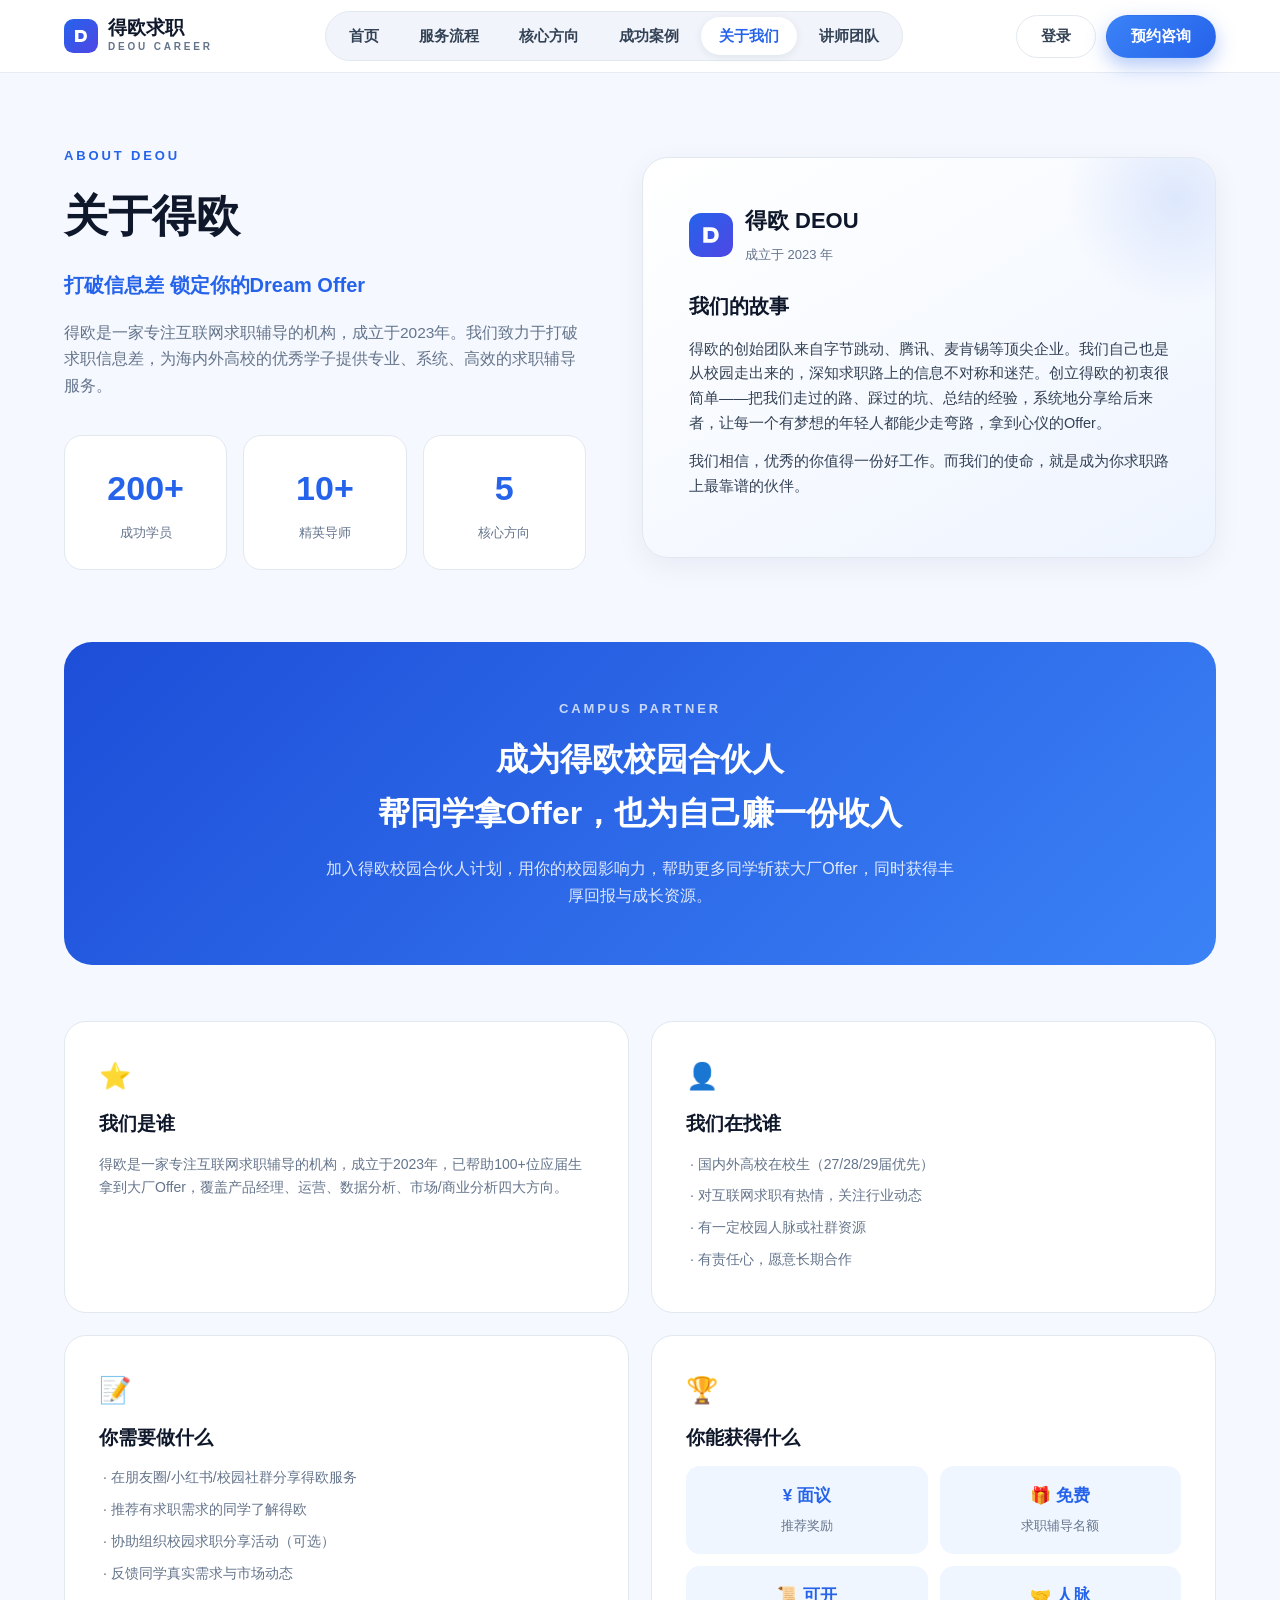
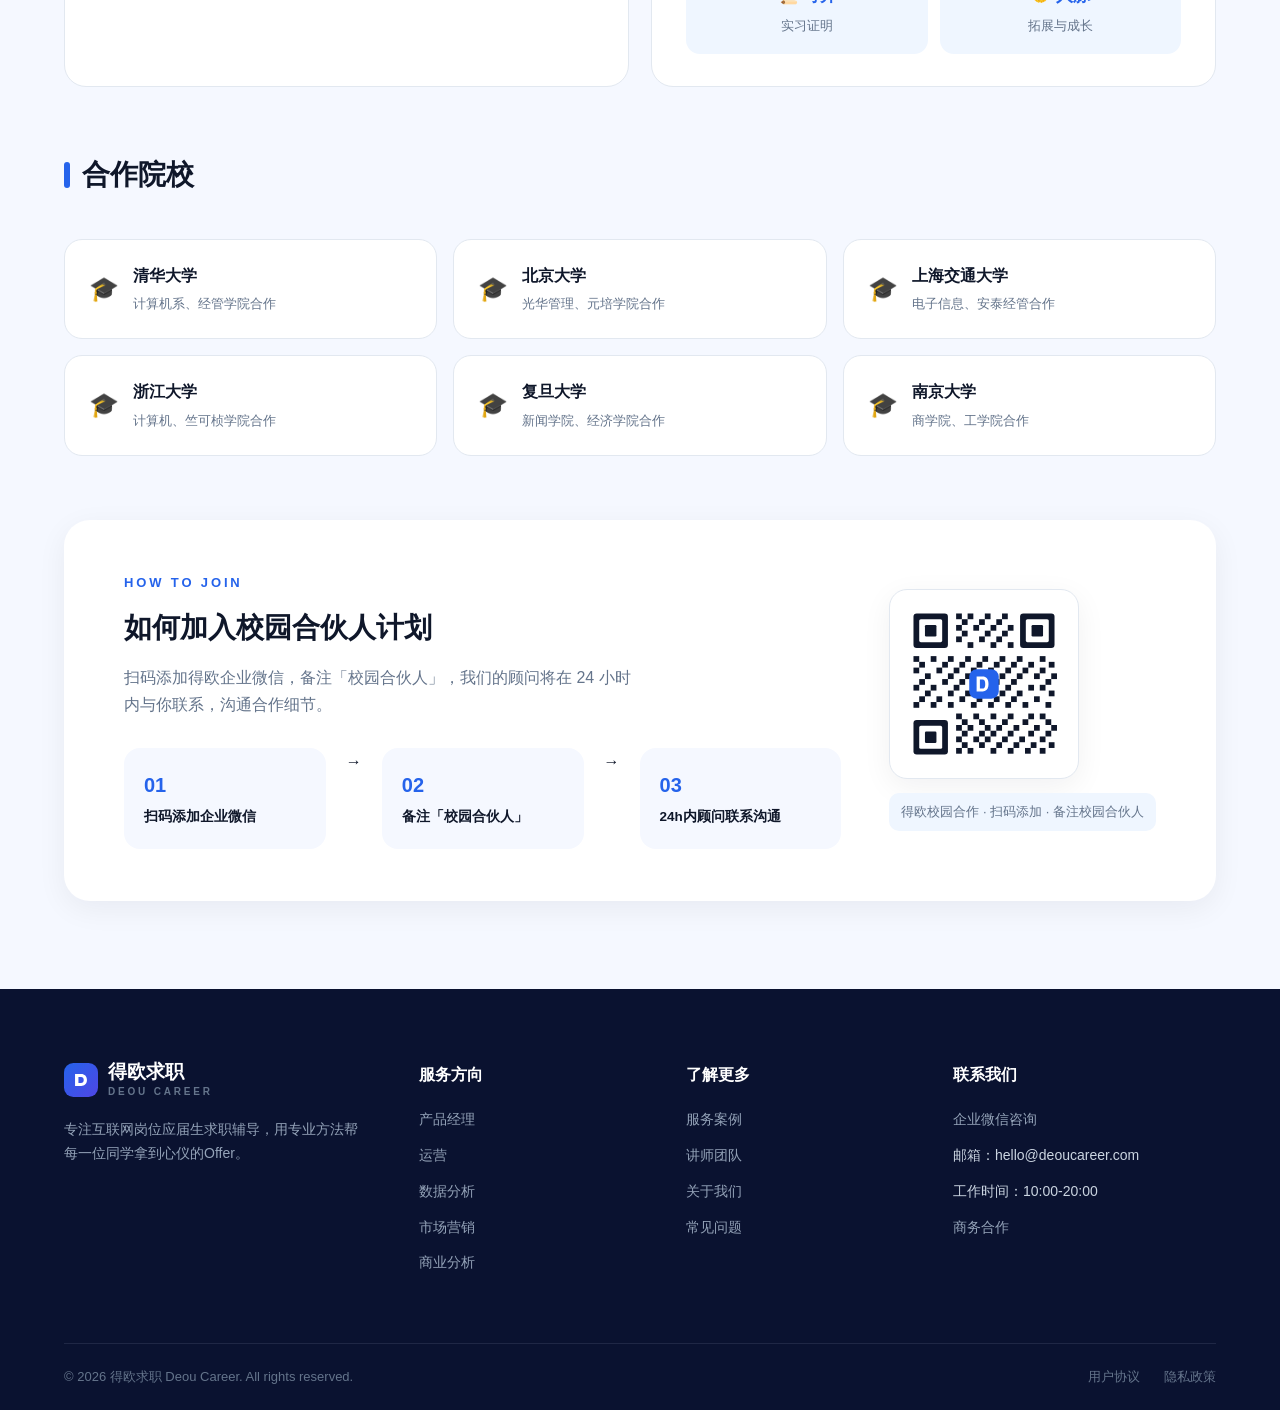
==== about.html @ 4e58c33a "Add files via upload" ====
<!DOCTYPE html>
<html lang="zh-CN">
<head>
  <meta charset="UTF-8">
  <meta name="viewport" content="width=device-width, initial-scale=1.0">
  <title>关于我们 · 得欧求职 DEOU CAREER</title>
  <meta name="description" content="得欧求职成立于 2023 年，专注互联网求职辅导，打破信息差，锁定你的 Dream Offer。">
  <link rel="icon" href="assets/img/favicon.svg" type="image/svg+xml">
  <link rel="stylesheet" href="assets/css/style.css">
</head>
<body data-page="about">

  <header class="site-header">
    <div class="container">
      <a class="brand" href="index.html" aria-label="得欧求职首页">
        <svg class="brand-logo" viewBox="0 0 40 40" fill="none" aria-hidden="true">
          <defs><linearGradient id="blg-h" x1="0" y1="0" x2="1" y2="1">
            <stop offset="0" stop-color="#2563eb"/><stop offset="1" stop-color="#4f46e5"/>
          </linearGradient></defs>
          <rect width="40" height="40" rx="11" fill="url(#blg-h)"/>
          <path d="M13 27V13h7.2c4 0 6.8 2.7 6.8 7s-2.8 7-6.8 7H13zm4-3.4h3c2.1 0 3.2-1.4 3.2-3.6s-1.1-3.6-3.2-3.6h-3v7.2z" fill="#fff"/>
        </svg>
        <div>
          <div class="brand-name">得欧求职</div>
          <div class="brand-en">DEOU CAREER</div>
        </div>
      </a>
      <nav class="main-nav" aria-label="主导航">
        <a href="index.html" data-nav="home">首页</a>
        <a href="service.html" data-nav="service">服务流程</a>
        <a href="directions.html" data-nav="directions">核心方向</a>
        <a href="cases.html" data-nav="cases">成功案例</a>
        <a href="about.html" data-nav="about">关于我们</a>
        <a href="lecturers.html" data-nav="lecturers">讲师团队</a>
      </nav>
      <div class="header-actions">
        <button class="btn btn-outline" data-action="login">登录</button>
        <button class="btn btn-primary" data-action="qr">预约咨询</button>
      </div>
    </div>
  </header>

  <main>
    <!-- 品牌介绍 -->
    <section class="about-hero">
      <div class="container">
        <div>
          <div class="eyebrow" style="text-align:left">ABOUT DEOU</div>
          <h1 style="font-size:44px;font-weight:900;margin-top:12px">关于得欧</h1>
          <div class="tagline">打破信息差 锁定你的Dream Offer</div>
          <p class="intro">得欧是一家专注互联网求职辅导的机构，成立于2023年。我们致力于打破求职信息差，为海内外高校的优秀学子提供专业、系统、高效的求职辅导服务。</p>
          <div class="about-stats" id="aboutStats"></div>
        </div>
        <div class="story-card">
          <div class="story-brand">
            <svg class="brand-logo" viewBox="0 0 40 40" fill="none" aria-hidden="true">
              <defs><linearGradient id="blg-s" x1="0" y1="0" x2="1" y2="1">
                <stop offset="0" stop-color="#2563eb"/><stop offset="1" stop-color="#4f46e5"/>
              </linearGradient></defs>
              <rect width="40" height="40" rx="11" fill="url(#blg-s)"/>
              <path d="M13 27V13h7.2c4 0 6.8 2.7 6.8 7s-2.8 7-6.8 7H13zm4-3.4h3c2.1 0 3.2-1.4 3.2-3.6s-1.1-3.6-3.2-3.6h-3v7.2z" fill="#fff"/>
            </svg>
            <div>
              <b>得欧 DEOU</b>
              <span>成立于 2023 年</span>
            </div>
          </div>
          <h3>我们的故事</h3>
          <p>得欧的创始团队来自字节跳动、腾讯、麦肯锡等顶尖企业。我们自己也是从校园走出来的，深知求职路上的信息不对称和迷茫。创立得欧的初衷很简单——把我们走过的路、踩过的坑、总结的经验，系统地分享给后来者，让每一个有梦想的年轻人都能少走弯路，拿到心仪的Offer。</p>
          <p>我们相信，优秀的你值得一份好工作。而我们的使命，就是成为你求职路上最靠谱的伙伴。</p>
        </div>
      </div>
    </section>

    <!-- 校园合伙人 -->
    <section class="section" style="padding-top:0">
      <div class="container">
        <div class="partner-band">
          <div class="eyebrow">CAMPUS PARTNER</div>
          <h2>成为得欧校园合伙人<br>帮同学拿Offer，也为自己赚一份收入</h2>
          <p>加入得欧校园合伙人计划，用你的校园影响力，帮助更多同学斩获大厂Offer，同时获得丰厚回报与成长资源。</p>
        </div>

        <div class="partner-grid">
          <div class="partner-card">
            <div class="emo">⭐</div>
            <h3>我们是谁</h3>
            <p>得欧是一家专注互联网求职辅导的机构，成立于2023年，已帮助100+位应届生拿到大厂Offer，覆盖产品经理、运营、数据分析、市场/商业分析四大方向。</p>
          </div>
          <div class="partner-card">
            <div class="emo">👤</div>
            <h3>我们在找谁</h3>
            <ul>
              <li>· 国内外高校在校生（27/28/29届优先）</li>
              <li>· 对互联网求职有热情，关注行业动态</li>
              <li>· 有一定校园人脉或社群资源</li>
              <li>· 有责任心，愿意长期合作</li>
            </ul>
          </div>
          <div class="partner-card">
            <div class="emo">📝</div>
            <h3>你需要做什么</h3>
            <ul>
              <li>· 在朋友圈/小红书/校园社群分享得欧服务</li>
              <li>· 推荐有求职需求的同学了解得欧</li>
              <li>· 协助组织校园求职分享活动（可选）</li>
              <li>· 反馈同学真实需求与市场动态</li>
            </ul>
          </div>
          <div class="partner-card">
            <div class="emo">🏆</div>
            <h3>你能获得什么</h3>
            <div class="gain-grid">
              <div class="gain-item"><b>¥ 面议</b><span>推荐奖励</span></div>
              <div class="gain-item"><b>🎁 免费</b><span>求职辅导名额</span></div>
              <div class="gain-item"><b>📜 可开</b><span>实习证明</span></div>
              <div class="gain-item"><b>🤝 人脉</b><span>拓展与成长</span></div>
            </div>
          </div>
        </div>

        <div class="dir-section" style="margin-top:64px">
          <h2>合作院校</h2>
          <div class="school-grid" id="schoolGrid"></div>
        </div>

        <div class="join-card">
          <div>
            <div class="eyebrow" style="text-align:left">HOW TO JOIN</div>
            <h2 style="font-size:28px;font-weight:900;margin-top:10px">如何加入校园合伙人计划</h2>
            <p style="color:var(--ink-3);margin-top:12px;max-width:520px">扫码添加得欧企业微信，备注「校园合伙人」，我们的顾问将在 24 小时内与你联系，沟通合作细节。</p>
            <div class="join-steps">
              <div class="join-step"><b>01</b><span>扫码添加企业微信</span></div>
              <span class="arrow">→</span>
              <div class="join-step"><b>02</b><span>备注「校园合伙人」</span></div>
              <span class="arrow">→</span>
              <div class="join-step"><b>03</b><span>24h内顾问联系沟通</span></div>
            </div>
          </div>
          <div class="qr-box">
            <div class="qr-img"><img src="assets/img/qr-wechat.svg" alt="得欧校园合作企业微信二维码"></div>
            <div class="qr-caption">得欧校园合作 · 扫码添加 · 备注校园合伙人</div>
          </div>
        </div>
      </div>
    </section>
  </main>

  <footer class="site-footer">
    <div class="container">
      <div class="footer-grid">
        <div class="footer-brand">
          <a class="brand" href="index.html" aria-label="得欧求职首页">
            <svg class="brand-logo" viewBox="0 0 40 40" fill="none" aria-hidden="true">
              <defs><linearGradient id="blg-f" x1="0" y1="0" x2="1" y2="1">
                <stop offset="0" stop-color="#2563eb"/><stop offset="1" stop-color="#4f46e5"/>
              </linearGradient></defs>
              <rect width="40" height="40" rx="11" fill="url(#blg-f)"/>
              <path d="M13 27V13h7.2c4 0 6.8 2.7 6.8 7s-2.8 7-6.8 7H13zm4-3.4h3c2.1 0 3.2-1.4 3.2-3.6s-1.1-3.6-3.2-3.6h-3v7.2z" fill="#fff"/>
            </svg>
            <div>
              <div class="brand-name">得欧求职</div>
              <div class="brand-en">DEOU CAREER</div>
            </div>
          </a>
          <p>专注互联网岗位应届生求职辅导，用专业方法帮每一位同学拿到心仪的Offer。</p>
        </div>
        <div>
          <h4>服务方向</h4>
          <ul>
            <li><a href="directions.html#pm">产品经理</a></li>
            <li><a href="directions.html#ops">运营</a></li>
            <li><a href="directions.html#data">数据分析</a></li>
            <li><a href="directions.html#market">市场营销</a></li>
            <li><a href="directions.html#ba">商业分析</a></li>
          </ul>
        </div>
        <div>
          <h4>了解更多</h4>
          <ul>
            <li><a href="cases.html">服务案例</a></li>
            <li><a href="lecturers.html">讲师团队</a></li>
            <li><a href="about.html">关于我们</a></li>
            <li><button data-action="doc">常见问题</button></li>
          </ul>
        </div>
        <div>
          <h4>联系我们</h4>
          <ul>
            <li><button data-action="qr">企业微信咨询</button></li>
            <li>邮箱：hello@deoucareer.com</li>
            <li>工作时间：10:00-20:00</li>
            <li><button data-action="qr">商务合作</button></li>
          </ul>
        </div>
      </div>
      <div class="footer-bottom">
        <span>© 2026 得欧求职 Deou Career. All rights reserved.</span>
        <div class="links">
          <button data-action="doc">用户协议</button>
          <button data-action="doc">隐私政策</button>
        </div>
      </div>
    </div>
  </footer>

  <script src="assets/js/data.js"></script>
  <script src="assets/js/main.js"></script>
</body>
</html>
---- assets/css/style.css ----
/* ============================================================
   得欧求职 DEOU CAREER · 官网前台样式
   纯静态站点，无构建步骤；设计对齐官网 Demo
   ============================================================ */
:root {
  --blue: #2563eb;
  --blue-dark: #1d4ed8;
  --blue-light: #eff6ff;
  --ink: #0f172a;
  --ink-2: #334155;
  --ink-3: #64748b;
  --line: #e2e8f0;
  --bg: #f5f8ff;
  --card: #ffffff;
  --footer: #0a1230;
  --radius: 20px;
  --shadow: 0 8px 30px rgba(15, 23, 42, .06);
  --shadow-lg: 0 20px 60px rgba(37, 99, 235, .14);
  --maxw: 1200px;
}

* { margin: 0; padding: 0; box-sizing: border-box; }
html { scroll-behavior: smooth; }
body {
  font-family: -apple-system, BlinkMacSystemFont, "PingFang SC", "Hiragino Sans GB",
    "Microsoft YaHei", "Noto Sans SC", "Segoe UI", sans-serif;
  color: var(--ink);
  background: var(--bg);
  line-height: 1.7;
  -webkit-font-smoothing: antialiased;
}
img { max-width: 100%; display: block; }
a { color: inherit; text-decoration: none; }
button { font-family: inherit; cursor: pointer; border: none; background: none; }
ul { list-style: none; }

.container { max-width: var(--maxw); margin: 0 auto; padding: 0 24px; }

/* ---------- 通用排版 ---------- */
.eyebrow {
  color: var(--blue);
  font-size: 13px;
  font-weight: 700;
  letter-spacing: .22em;
  text-transform: uppercase;
  text-align: center;
}
.section-title {
  font-size: 40px;
  font-weight: 900;
  letter-spacing: -.01em;
  text-align: center;
  margin-top: 10px;
}
.section-sub {
  color: var(--ink-3);
  text-align: center;
  margin-top: 12px;
  font-size: 16px;
}
.section { padding: 88px 0; }
.section.white { background: #fff; }

/* ---------- 顶部导航 ---------- */
.site-header {
  position: sticky;
  top: 0;
  z-index: 100;
  background: rgba(255, 255, 255, .92);
  backdrop-filter: blur(12px);
  border-bottom: 1px solid rgba(226, 232, 240, .8);
}
.site-header .container {
  display: flex;
  align-items: center;
  justify-content: space-between;
  height: 72px;
}
.brand { display: flex; align-items: center; gap: 10px; }
.brand-logo { width: 34px; height: 34px; }
.brand-name { font-size: 19px; font-weight: 800; line-height: 1.15; }
.brand-en { font-size: 10px; letter-spacing: .28em; color: var(--ink-3); font-weight: 600; }
.main-nav {
  display: flex;
  gap: 4px;
  background: #f1f5fb;
  border: 1px solid var(--line);
  border-radius: 999px;
  padding: 5px;
}
.main-nav a {
  padding: 7px 18px;
  border-radius: 999px;
  font-size: 14.5px;
  font-weight: 600;
  color: var(--ink-2);
  transition: all .2s;
}
.main-nav a:hover { color: var(--blue); }
.main-nav a.active { background: #fff; color: var(--blue); box-shadow: 0 2px 8px rgba(15,23,42,.08); }
.header-actions { display: flex; gap: 10px; align-items: center; }

/* ---------- 按钮 ---------- */
.btn {
  display: inline-flex;
  align-items: center;
  gap: 8px;
  padding: 11px 24px;
  border-radius: 999px;
  font-size: 15px;
  font-weight: 700;
  transition: all .2s;
  border: 1.5px solid transparent;
}
.btn-primary {
  background: linear-gradient(135deg, #3b82f6, #2563eb);
  color: #fff;
  box-shadow: 0 8px 20px rgba(37, 99, 235, .35);
}
.btn-primary:hover { transform: translateY(-2px); box-shadow: 0 12px 26px rgba(37, 99, 235, .42); }
.btn-outline { border-color: var(--line); color: var(--ink-2); background: #fff; }
.btn-outline:hover { border-color: var(--blue); color: var(--blue); }
.btn-ghost-light { border-color: var(--line); background: #fff; color: var(--ink-2); }
.btn-lg { padding: 15px 34px; font-size: 16.5px; }
.btn .wechat-ico { width: 18px; height: 18px; }

/* ---------- 首页 Banner 轮播 ---------- */
.hero-banner { padding: 26px 0 10px; }
.banner-carousel {
  position: relative;
  border-radius: 28px;
  overflow: hidden;
}
.banner-track { display: flex; transition: transform .6s cubic-bezier(.4, 0, .2, 1); }
.banner-slide {
  min-width: 100%;
  position: relative;
  padding: 72px 84px;
  min-height: 420px;
  display: flex;
  align-items: center;
  color: #fff;
  overflow: hidden;
}
.banner-slide .deco { position: absolute; inset: 0; pointer-events: none; }
.banner-inner { position: relative; z-index: 2; max-width: 560px; }
.banner-tag {
  display: inline-block;
  background: rgba(255, 255, 255, .18);
  border: 1px solid rgba(255, 255, 255, .35);
  backdrop-filter: blur(6px);
  padding: 6px 18px;
  border-radius: 999px;
  font-size: 13.5px;
  font-weight: 600;
  margin-bottom: 22px;
}
.banner-title { font-size: 44px; font-weight: 900; line-height: 1.25; letter-spacing: .01em; }
.banner-sub { margin-top: 16px; font-size: 18px; color: rgba(255, 255, 255, .82); }
.banner-cta {
  margin-top: 28px;
  display: inline-flex; align-items: center; gap: 8px;
  padding: 13px 28px;
  border-radius: 999px;
  background: #fff; color: #1e3a8a;
  font-size: 15px; font-weight: 800;
  box-shadow: 0 8px 20px rgba(0, 0, 0, .18);
  transition: transform .2s, box-shadow .2s;
}
.banner-cta:hover { transform: translateY(-2px); box-shadow: 0 12px 26px rgba(0, 0, 0, .24); }
.banner-cta .arr { transition: transform .2s; }
.banner-cta:hover .arr { transform: translateX(4px); }
.banner-media {
  position: absolute;
  right: 72px;
  top: 50%;
  transform: translateY(-50%);
  width: 380px;
  z-index: 1;
}
.banner-media img { border-radius: 16px; }
.banner-arrow {
  position: absolute;
  top: 50%;
  transform: translateY(-50%);
  width: 52px;
  height: 52px;
  border-radius: 50%;
  background: rgba(255, 255, 255, .92);
  color: var(--blue);
  font-size: 22px;
  display: flex;
  align-items: center;
  justify-content: center;
  z-index: 3;
  box-shadow: 0 6px 18px rgba(15, 23, 42, .18);
  transition: all .2s;
}
.banner-arrow:hover { background: #fff; transform: translateY(-50%) scale(1.06); }
.banner-arrow.prev { left: 28px; }
.banner-arrow.next { right: 28px; }
.banner-dots { position: absolute; bottom: 26px; left: 50%; transform: translateX(-50%); display: flex; gap: 8px; z-index: 3; }
.banner-dots button { width: 24px; height: 6px; border-radius: 99px; background: rgba(255,255,255,.4); transition: all .25s; }
.banner-dots button.active { width: 34px; background: #fff; }

/* ---------- 首页 Hero ---------- */
.hero { padding: 72px 0 88px; }
.hero .container { display: grid; grid-template-columns: 1.05fr .95fr; gap: 56px; align-items: center; }
.hero-chips { display: flex; flex-wrap: wrap; gap: 10px; margin-bottom: 26px; }
.chip {
  background: #fff;
  border: 1px solid var(--line);
  border-radius: 999px;
  padding: 7px 18px;
  font-size: 13.5px;
  font-weight: 600;
  color: var(--blue);
  box-shadow: 0 2px 6px rgba(15,23,42,.04);
}
.hero h1 { font-size: 52px; font-weight: 900; line-height: 1.28; letter-spacing: -.01em; }
.hero h1 .hl { color: var(--blue); }
.hero p.lead { margin: 22px 0 32px; color: var(--ink-3); font-size: 16.5px; max-width: 520px; }
.hero-visual img { border-radius: 24px; box-shadow: var(--shadow-lg); }

/* ---------- 核心方向卡片 ---------- */
.tracks-grid { display: grid; grid-template-columns: repeat(5, 1fr); gap: 20px; margin-top: 52px; }
.track-card {
  background: linear-gradient(180deg, #f4f8ff, #eef4ff);
  border: 1px solid rgba(226, 232, 240, .9);
  border-radius: var(--radius);
  padding: 30px 24px;
  transition: all .25s;
  display: block;
}
.track-card:hover { transform: translateY(-6px); box-shadow: var(--shadow-lg); background: #fff; }
.track-icon {
  width: 52px; height: 52px;
  border-radius: 14px;
  background: #fff;
  display: flex; align-items: center; justify-content: center;
  box-shadow: 0 4px 12px rgba(37, 99, 235, .12);
  margin-bottom: 20px;
}
.track-icon svg { width: 26px; height: 26px; stroke: var(--blue); }
.track-card h3 { font-size: 19px; font-weight: 800; margin-bottom: 10px; }
.track-card p { font-size: 13.5px; color: var(--ink-3); line-height: 1.75; }

/* ---------- 目标合作企业 ---------- */
.companies-grid { display: grid; grid-template-columns: repeat(5, 1fr); gap: 18px; margin-top: 52px; }
.company-card {
  background: #fff;
  border: 1px solid var(--line);
  border-radius: var(--radius);
  padding: 30px 16px 24px;
  text-align: center;
  transition: all .25s;
}
.company-card:hover { transform: translateY(-4px); box-shadow: var(--shadow); }
.company-logo {
  width: 62px; height: 62px;
  margin: 0 auto 16px;
  border-radius: 16px;
  display: flex; align-items: center; justify-content: center;
  font-size: 24px; font-weight: 900; color: #fff;
  box-shadow: 0 6px 14px rgba(15,23,42,.12);
}
.company-card h4 { font-size: 16.5px; font-weight: 800; }
.company-card span { font-size: 12.5px; color: var(--ink-3); }
.companies-note { text-align: center; color: var(--ink-3); font-size: 13px; margin-top: 30px; }

/* ---------- 扫码 CTA（首页底部） ---------- */
.qr-cta { padding: 40px 0 96px; }
.qr-cta-card {
  background: #fff;
  border-radius: 28px;
  box-shadow: var(--shadow);
  padding: 64px 72px;
  display: grid;
  grid-template-columns: 1fr auto;
  gap: 48px;
  align-items: center;
}
.qr-cta-card h2 { font-size: 34px; font-weight: 900; }
.qr-cta-card .desc { color: var(--ink-3); margin: 16px 0 30px; max-width: 480px; }
.qr-cta-actions { display: flex; gap: 14px; }
.qr-box { text-align: center; }
.qr-img {
  width: 190px; height: 190px;
  background: #fff;
  border: 1px solid var(--line);
  border-radius: 18px;
  padding: 12px;
  box-shadow: var(--shadow);
}
.qr-img img { width: 100%; height: 100%; }
.qr-caption { margin-top: 14px; font-size: 13px; color: var(--ink-3); background: var(--blue-light); border-radius: 10px; padding: 8px 12px; }

/* ---------- 页脚 ---------- */
.site-footer { background: var(--footer); color: #cbd5e1; padding: 72px 0 0; }
.footer-grid { display: grid; grid-template-columns: 1.4fr 1fr 1fr 1.2fr; gap: 48px; padding-bottom: 56px; }
.footer-brand .brand-name { color: #fff; }
.footer-brand p { margin-top: 18px; font-size: 14px; color: #94a3b8; max-width: 300px; }
.site-footer h4 { color: #fff; font-size: 16px; font-weight: 700; margin-bottom: 20px; }
.site-footer li { margin-bottom: 12px; font-size: 14px; }
.site-footer li a, .site-footer li button { color: #94a3b8; transition: color .2s; font-size: 14px; padding: 0; }
.site-footer li a:hover, .site-footer li button:hover { color: #fff; }
.footer-bottom {
  border-top: 1px solid rgba(148, 163, 184, .15);
  padding: 22px 0;
  display: flex;
  justify-content: space-between;
  align-items: center;
  font-size: 13px;
  color: #64748b;
}
.footer-bottom .links { display: flex; gap: 24px; }
.footer-bottom button { color: #64748b; font-size: 13px; }
.footer-bottom button:hover { color: #fff; }

/* ---------- 页面头（子页通用） ---------- */
.page-hero { padding: 84px 0 56px; text-align: center; }
.page-hero h1 { font-size: 44px; font-weight: 900; margin-top: 12px; }
.page-hero .sub { color: var(--ink-3); margin-top: 14px; font-size: 16.5px; }
.page-hero.left { text-align: left; }
.page-hero.left .eyebrow { text-align: left; }

/* ---------- 服务流程页 ---------- */
.process-step { padding: 56px 0; border-bottom: 1px dashed var(--line); }
.process-step:last-of-type { border-bottom: none; }
.process-step .container { display: grid; grid-template-columns: 1fr 1fr; gap: 64px; align-items: start; }
.process-step.flip .container > .step-info { order: 2; }
.process-step.flip .container > .step-media { order: 1; }
.step-head { display: flex; align-items: baseline; gap: 18px; }
.step-no { font-size: 56px; font-weight: 900; color: var(--blue); line-height: 1; opacity: .9; }
.step-head h2 { font-size: 30px; font-weight: 900; }
.step-en { color: var(--ink-3); font-size: 13px; letter-spacing: .18em; font-weight: 600; margin-top: 4px; }
.step-desc { color: var(--ink-3); margin: 22px 0 28px; font-size: 15.5px; }
.step-feats { display: grid; gap: 14px; }
.step-feat {
  display: flex; align-items: center; gap: 14px;
  background: #fff;
  border: 1px solid var(--line);
  border-radius: 14px;
  padding: 14px 18px;
}
.step-feat .ico {
  width: 42px; height: 42px; border-radius: 12px;
  background: var(--blue-light);
  display: flex; align-items: center; justify-content: center;
  flex-shrink: 0;
}
.step-feat .ico svg { width: 20px; height: 20px; stroke: var(--blue); }
.step-feat strong { display: block; font-size: 15px; }
.step-feat span { font-size: 13px; color: var(--ink-3); }
.step-media { display: grid; gap: 16px; }
.step-shot {
  position: relative;
  border-radius: 18px;
  overflow: hidden;
  border: 1px solid var(--line);
  background: #fff;
}
.step-shot img { width: 100%; aspect-ratio: 4 / 3; object-fit: cover; }
.step-shot .shot-tag {
  position: absolute; top: 12px; right: 12px;
  background: rgba(255, 255, 255, .85);
  backdrop-filter: blur(4px);
  border-radius: 999px;
  padding: 4px 14px;
  font-size: 12px;
  font-weight: 600;
  color: var(--blue);
}
.step-shot .shot-caption {
  display: flex; justify-content: space-between; align-items: center;
  padding: 10px 16px; font-size: 13px;
}
.step-shot .shot-caption b { font-size: 13.5px; }
.step-shot .shot-caption span { color: var(--ink-3); font-size: 12px; }

/* ---------- CTA 卡片（子页底部通用） ---------- */
.cta-band { padding: 24px 0 96px; }
.cta-band-card {
  background: linear-gradient(135deg, #1d4ed8, #3b82f6);
  border-radius: 28px;
  padding: 56px 72px;
  color: #fff;
  display: flex;
  justify-content: space-between;
  align-items: center;
  gap: 32px;
  position: relative;
  overflow: hidden;
}
.cta-band-card::after {
  content: "";
  position: absolute; right: -60px; top: -60px;
  width: 260px; height: 260px;
  border-radius: 50%;
  background: rgba(255, 255, 255, .08);
}
.cta-band-card h2 { font-size: 30px; font-weight: 900; }
.cta-band-card p { margin-top: 10px; color: rgba(255, 255, 255, .82); }
.cta-band-card .btn { background: #fff; color: var(--blue); box-shadow: 0 10px 24px rgba(15,23,42,.25); flex-shrink: 0; position: relative; z-index: 2; }

/* ---------- 成功案例页 ---------- */
.lock-notice {
  display: flex; align-items: center; justify-content: center; gap: 14px;
  background: #fffbeb;
  border: 1px solid #fde68a;
  color: #92400e;
  border-radius: 999px;
  padding: 12px 28px;
  margin: 34px auto 0;
  width: fit-content;
  font-size: 14px;
  font-weight: 600;
}
.lock-notice .btn { padding: 8px 20px; font-size: 13.5px; background: linear-gradient(135deg,#f59e0b,#f97316); color:#fff; box-shadow: 0 6px 14px rgba(245,158,11,.35); }
.case-filters { display: flex; gap: 12px; flex-wrap: wrap; margin: 44px 0 28px; }
.filter-pill {
  padding: 9px 22px;
  border-radius: 999px;
  background: #fff;
  border: 1px solid var(--line);
  font-size: 14px;
  font-weight: 600;
  color: var(--ink-2);
  transition: all .2s;
}
.filter-pill:hover { border-color: var(--blue); color: var(--blue); }
.filter-pill.active { background: var(--blue); border-color: var(--blue); color: #fff; box-shadow: 0 6px 16px rgba(37,99,235,.3); }
.case-table { background: #fff; border-radius: 24px; box-shadow: var(--shadow); overflow: hidden; }
.case-row {
  display: grid;
  grid-template-columns: 1.6fr 1fr .8fr 1fr 1.2fr 1fr;
  align-items: center;
  gap: 12px;
  padding: 20px 32px;
  border-bottom: 1px solid #f1f5f9;
}
.case-row.head { background: var(--blue-light); font-size: 13.5px; font-weight: 700; color: var(--ink-2); padding: 16px 32px; }
.case-row:last-child { border-bottom: none; }
.case-person { display: flex; align-items: center; gap: 14px; }
.case-avatar {
  width: 46px; height: 46px; border-radius: 50%;
  background: linear-gradient(135deg, #3b82f6, #2563eb);
  color: #fff;
  display: flex; align-items: center; justify-content: center;
  font-weight: 800; font-size: 17px;
  flex-shrink: 0;
}
.case-avatar.locked { background: #cbd5e1; }
.case-person b { display: block; font-size: 15.5px; }
.case-person span { font-size: 13px; color: var(--ink-3); }
.tag-pill {
  display: inline-block;
  background: var(--blue-light);
  color: var(--blue);
  border-radius: 999px;
  padding: 4px 14px;
  font-size: 12.5px;
  font-weight: 700;
}
.case-offer { font-weight: 800; font-size: 15px; }
.case-row .btn { padding: 8px 18px; font-size: 13.5px; justify-self: end; }
.case-more { text-align: center; margin-top: 30px; color: var(--ink-3); font-size: 14px; }
.case-more .btn { margin-top: 16px; }

/* ---------- 讲师团队页 ---------- */
.lecturer-grid { display: grid; grid-template-columns: repeat(3, 1fr); gap: 24px; margin-top: 52px; }
.lecturer-card {
  background: #fff;
  border-radius: 24px;
  border: 1px solid var(--line);
  overflow: hidden;
  transition: all .25s;
}
.lecturer-card:hover { transform: translateY(-6px); box-shadow: var(--shadow-lg); }
.lecturer-photo {
  position: relative;
  aspect-ratio: 1 / 1;
  background: linear-gradient(160deg, #dbeafe, #eff6ff);
  display: flex; align-items: center; justify-content: center;
}
.lecturer-photo img { width: 100%; height: 100%; object-fit: cover; position: absolute; inset: 0; }
.lecturer-photo .field-tag {
  position: absolute; top: 16px; left: 16px;
  background: rgba(255,255,255,.92);
  color: var(--blue);
  font-size: 12.5px; font-weight: 700;
  padding: 5px 14px;
  border-radius: 999px;
  z-index: 2;
  box-shadow: 0 2px 8px rgba(15,23,42,.08);
}
.lecturer-photo .placeholder-ico { width: 96px; height: 96px; color: #93c5fd; }
.lecturer-body { padding: 26px 26px 30px; }
.lecturer-body h3 { font-size: 21px; font-weight: 900; }
.lecturer-body .role { color: var(--blue); font-size: 14px; font-weight: 700; margin: 6px 0 12px; }
.lecturer-body .bio { color: var(--ink-3); font-size: 14px; min-height: 66px; }
.lecturer-tags { display: flex; flex-wrap: wrap; gap: 8px; margin-top: 18px; }
.lecturer-tags span {
  background: #f1f5f9;
  border-radius: 8px;
  padding: 4px 12px;
  font-size: 12.5px;
  color: var(--ink-2);
  font-weight: 600;
}

/* ---------- 关于我们页 ---------- */
.about-hero .container { display: grid; grid-template-columns: 1fr 1.1fr; gap: 56px; align-items: center; }
.about-hero { padding: 72px 0; }
.about-hero .tagline { color: var(--blue); font-size: 20px; font-weight: 800; margin: 14px 0 18px; }
.about-hero .intro { color: var(--ink-3); font-size: 15.5px; }
.about-stats { display: grid; grid-template-columns: repeat(3, 1fr); gap: 16px; margin-top: 36px; }
.stat-card { background: #fff; border: 1px solid var(--line); border-radius: 18px; padding: 24px 12px; text-align: center; }
.stat-card b { font-size: 34px; font-weight: 900; color: var(--blue); display: block; }
.stat-card span { font-size: 13px; color: var(--ink-3); }
.story-card {
  background: linear-gradient(150deg, #ffffff, #eef4ff);
  border: 1px solid var(--line);
  border-radius: 26px;
  padding: 44px 46px;
  box-shadow: var(--shadow);
  position: relative;
  overflow: hidden;
}
.story-card::before {
  content: ""; position: absolute; right: -70px; top: -70px;
  width: 220px; height: 220px; border-radius: 50%;
  background: radial-gradient(circle, rgba(37,99,235,.12), transparent 70%);
}
.story-brand { display: flex; align-items: center; gap: 12px; margin-bottom: 22px; }
.story-brand .brand-logo { width: 44px; height: 44px; }
.story-brand b { font-size: 22px; font-weight: 900; display: block; }
.story-brand span { font-size: 13px; color: var(--ink-3); }
.story-card h3 { font-size: 20px; font-weight: 900; margin-bottom: 14px; }
.story-card p { color: var(--ink-2); font-size: 14.5px; margin-bottom: 14px; }

.partner-band {
  background: linear-gradient(135deg, #1d4ed8, #3b82f6);
  border-radius: 28px;
  padding: 56px 64px;
  color: #fff;
  text-align: center;
  margin-bottom: 56px;
}
.partner-band .eyebrow { color: rgba(255,255,255,.75); }
.partner-band h2 { font-size: 32px; font-weight: 900; margin-top: 12px; }
.partner-band p { color: rgba(255,255,255,.85); margin-top: 14px; max-width: 640px; margin-left: auto; margin-right: auto; }
.partner-grid { display: grid; grid-template-columns: repeat(2, 1fr); gap: 22px; }
.partner-card { background: #fff; border: 1px solid var(--line); border-radius: 22px; padding: 32px 34px; }
.partner-card .emo { font-size: 26px; }
.partner-card h3 { font-size: 19px; font-weight: 900; margin: 10px 0 12px; }
.partner-card p, .partner-card li { color: var(--ink-3); font-size: 14px; }
.partner-card li { padding-left: 4px; margin-bottom: 8px; }
.gain-grid { display: grid; grid-template-columns: repeat(2, 1fr); gap: 12px; margin-top: 6px; }
.gain-item { background: var(--blue-light); border-radius: 14px; padding: 16px; text-align: center; }
.gain-item b { display: block; color: var(--blue); font-size: 17px; }
.gain-item span { font-size: 12.5px; color: var(--ink-3); }
.school-grid { display: grid; grid-template-columns: repeat(3, 1fr); gap: 16px; margin-top: 40px; }
.school-card {
  background: #fff; border: 1px solid var(--line); border-radius: 18px;
  padding: 22px 24px; display: flex; align-items: center; gap: 14px;
}
.school-card .emo { font-size: 24px; }
.school-card b { display: block; font-size: 16px; }
.school-card span { font-size: 12.5px; color: var(--ink-3); }
.join-card { background: #fff; border-radius: 26px; box-shadow: var(--shadow); padding: 52px 60px; display: grid; grid-template-columns: 1fr auto; gap: 48px; align-items: center; margin-top: 64px; }
.join-steps { display: flex; gap: 20px; margin-top: 30px; }
.join-step { flex: 1; background: var(--bg); border-radius: 16px; padding: 20px; }
.join-step b { color: var(--blue); font-size: 20px; font-weight: 900; display: block; }
.join-step span { font-size: 13.5px; font-weight: 600; }
.join-step .arrow { color: var(--ink-3); align-self: center; font-size: 20px; }

/* ---------- 核心方向页 ---------- */
.dir-tabs { display: flex; gap: 12px; justify-content: center; flex-wrap: wrap; margin: 36px 0 0; }
.dir-tab {
  display: inline-flex; align-items: center; gap: 8px;
  padding: 11px 24px;
  border-radius: 999px;
  background: #fff;
  border: 1px solid var(--line);
  font-size: 15px; font-weight: 700; color: var(--ink-2);
  transition: all .2s;
}
.dir-tab svg { width: 18px; height: 18px; stroke: currentColor; }
.dir-tab:hover { border-color: var(--blue); color: var(--blue); }
.dir-tab.active { background: var(--blue); border-color: var(--blue); color: #fff; box-shadow: 0 8px 18px rgba(37,99,235,.32); }
.dir-hero {
  margin-top: 44px;
  background: linear-gradient(135deg, #1e40af, #3b82f6);
  border-radius: 28px;
  color: #fff;
  padding: 52px 60px;
}
.dir-hero .badge {
  display: inline-block;
  background: rgba(255,255,255,.16);
  border: 1px solid rgba(255,255,255,.3);
  border-radius: 999px;
  padding: 5px 16px;
  font-size: 13px;
  font-weight: 600;
  margin-bottom: 16px;
}
.dir-hero h1 { font-size: 38px; font-weight: 900; }
.dir-hero .intro { margin-top: 14px; color: rgba(255,255,255,.85); max-width: 760px; font-size: 15.5px; }
.dir-stats { display: grid; grid-template-columns: repeat(3, 1fr); gap: 18px; margin-top: 34px; }
.dir-stat { background: rgba(255,255,255,.12); border: 1px solid rgba(255,255,255,.2); border-radius: 16px; padding: 20px 22px; }
.dir-stat b { font-size: 26px; font-weight: 900; display: block; }
.dir-stat span { font-size: 13px; color: rgba(255,255,255,.8); }
.dir-section { margin-top: 72px; }
.dir-section h2 { font-size: 28px; font-weight: 900; display: flex; align-items: center; gap: 12px; }
.dir-section h2::before { content: ""; width: 6px; height: 26px; border-radius: 99px; background: var(--blue); }
.dir-section .sec-sub { color: var(--ink-3); margin-top: 8px; font-size: 14.5px; }
.mbti-grid { display: grid; grid-template-columns: repeat(4, 1fr); gap: 18px; margin-top: 28px; }
.mbti-card { background: #fff; border: 1px solid var(--line); border-radius: 18px; padding: 26px 24px; transition: all .2s; }
.mbti-card:hover { border-color: var(--blue); box-shadow: var(--shadow); }
.mbti-card b.type { font-size: 21px; font-weight: 900; color: var(--blue); }
.mbti-card .name { font-weight: 700; margin: 4px 0 10px; font-size: 14.5px; }
.mbti-card p { font-size: 13px; color: var(--ink-3); }
.subdir { background: #fff; border: 1px solid var(--line); border-radius: 22px; padding: 34px 38px; margin-top: 22px; }
.subdir-head { display: flex; align-items: center; gap: 16px; flex-wrap: wrap; }
.subdir-head .no { font-size: 30px; font-weight: 900; color: #bfdbfe; }
.subdir-head h3 { font-size: 21px; font-weight: 900; }
.subdir-head .tag { margin-left: auto; background: var(--blue-light); color: var(--blue); font-size: 12.5px; font-weight: 700; border-radius: 999px; padding: 4px 14px; }
.subdir-desc { color: var(--ink-3); font-size: 14.5px; margin: 16px 0 22px; }
.salary-row { display: flex; align-items: center; gap: 26px; background: var(--bg); border-radius: 14px; padding: 16px 24px; flex-wrap: wrap; }
.salary-row .lab { font-size: 13px; color: var(--ink-3); font-weight: 700; }
.salary-row .item b { font-size: 17px; color: var(--blue); font-weight: 900; }
.salary-row .item span { font-size: 12px; color: var(--ink-3); margin-left: 5px; }
.subdir-cols { display: grid; grid-template-columns: 1fr 1fr; gap: 18px; margin-top: 18px; }
.subdir-col { border: 1px dashed var(--line); border-radius: 14px; padding: 18px 22px; }
.subdir-col b { font-size: 14.5px; display: flex; align-items: center; gap: 8px; }
.subdir-col b svg { width: 16px; height: 16px; stroke: var(--blue); }
.subdir-col p { font-size: 13.5px; color: var(--ink-3); margin-top: 8px; }
.major-list { margin-top: 26px; display: grid; gap: 0; background: #fff; border: 1px solid var(--line); border-radius: 18px; overflow: hidden; }
.major-item { display: flex; gap: 18px; padding: 17px 28px; border-bottom: 1px solid #f1f5f9; font-size: 14.5px; align-items: baseline; }
.major-item:last-child { border-bottom: none; }
.major-item b { min-width: 210px; font-weight: 700; }
.major-item .dash { color: var(--ink-3); }
.major-item span { color: var(--ink-3); }
.salary-cards { display: grid; grid-template-columns: repeat(3, 1fr); gap: 18px; margin-top: 28px; }
.salary-card { background: #fff; border: 1px solid var(--line); border-radius: 18px; padding: 28px; text-align: center; }
.salary-card .lv { font-size: 14px; font-weight: 700; color: var(--ink-2); }
.salary-card b { display: inline-block; margin: 12px 0 8px; background: var(--blue-light); color: var(--blue); border-radius: 999px; padding: 8px 20px; font-size: 18px; font-weight: 900; }
.salary-card span { display: block; font-size: 13px; color: var(--ink-3); }
.path-line { margin-top: 30px; position: relative; padding-left: 26px; }
.path-line::before { content: ""; position: absolute; left: 7px; top: 8px; bottom: 8px; width: 2px; background: linear-gradient(180deg, var(--blue), #bfdbfe); }
.path-item { position: relative; padding: 0 0 26px 22px; }
.path-item::before {
  content: ""; position: absolute; left: -25px; top: 6px;
  width: 12px; height: 12px; border-radius: 50%;
  background: #fff; border: 3px solid var(--blue);
}
.path-item .role { font-weight: 800; font-size: 16.5px; }
.path-item .period { color: var(--blue); font-size: 13px; font-weight: 700; margin: 2px 0 6px; }
.path-item p { font-size: 13.5px; color: var(--ink-3); }
.dir-cta {
  margin-top: 64px;
  background: linear-gradient(135deg, #1d4ed8, #3b82f6);
  border-radius: 26px;
  padding: 46px 56px;
  color: #fff;
  display: flex; justify-content: space-between; align-items: center; gap: 28px;
}
.dir-cta h2 { font-size: 26px; font-weight: 900; }
.dir-cta p { color: rgba(255,255,255,.85); margin-top: 8px; font-size: 14.5px; }
.dir-cta .btn { background: #fff; color: var(--blue); flex-shrink: 0; }

/* ---------- 弹窗 ---------- */
.modal-mask {
  position: fixed; inset: 0;
  background: rgba(15, 23, 42, .5);
  backdrop-filter: blur(4px);
  display: none;
  align-items: center; justify-content: center;
  z-index: 200;
  padding: 24px;
}
.modal-mask.show { display: flex; }
.modal {
  background: #fff;
  border-radius: 24px;
  padding: 40px 44px;
  max-width: 420px;
  width: 100%;
  text-align: center;
  position: relative;
  animation: pop .25s ease;
}
@keyframes pop { from { transform: scale(.92); opacity: 0; } to { transform: scale(1); opacity: 1; } }
.modal .close { position: absolute; top: 16px; right: 18px; font-size: 22px; color: var(--ink-3); line-height: 1; }
.modal h3 { font-size: 21px; font-weight: 900; margin-bottom: 8px; }
.modal p { color: var(--ink-3); font-size: 14px; }
.modal .qr-img { margin: 24px auto 0; width: 210px; height: 210px; }
.modal .qr-caption { font-size: 13px; }
/* 图片详情弹窗（Banner「了解详情」，竖版 9:16 适配移动端） */
.modal-mask.img-modal .modal { max-width: 480px; text-align: left; padding: 30px 26px; }
.modal .detail-img { margin-top: 18px; text-align: center; }
.modal .detail-img img { display: inline-block; width: auto; max-width: 100%; max-height: 72vh; border-radius: 14px; border: 1px solid #eef1f6; }

/* ---------- 响应式 ---------- */
@media (max-width: 1024px) {
  .tracks-grid, .companies-grid { grid-template-columns: repeat(3, 1fr); }
  .hero .container, .about-hero .container, .process-step .container { grid-template-columns: 1fr; }
  .banner-media { display: none; }
  .lecturer-grid { grid-template-columns: 1fr 1fr; }
  .footer-grid { grid-template-columns: 1fr 1fr; }
  .mbti-grid { grid-template-columns: 1fr 1fr; }
  .main-nav { display: none; }
}
@media (max-width: 640px) {
  .section-title { font-size: 30px; }
  .hero h1 { font-size: 34px; }
  .banner-slide { padding: 48px 28px; min-height: 320px; }
  .banner-title { font-size: 28px; }
  .tracks-grid, .companies-grid, .lecturer-grid, .mbti-grid, .salary-cards, .school-grid, .partner-grid, .dir-stats { grid-template-columns: 1fr; }
  .case-row { grid-template-columns: 1.4fr 1fr 1fr; font-size: 13px; }
  .case-row .hide-m { display: none; }
  .qr-cta-card, .join-card, .dir-cta, .cta-band-card { grid-template-columns: 1fr; padding: 40px 28px; flex-direction: column; text-align: center; }
  .footer-grid { grid-template-columns: 1fr; }
  .header-actions .btn-outline { display: none; }
}
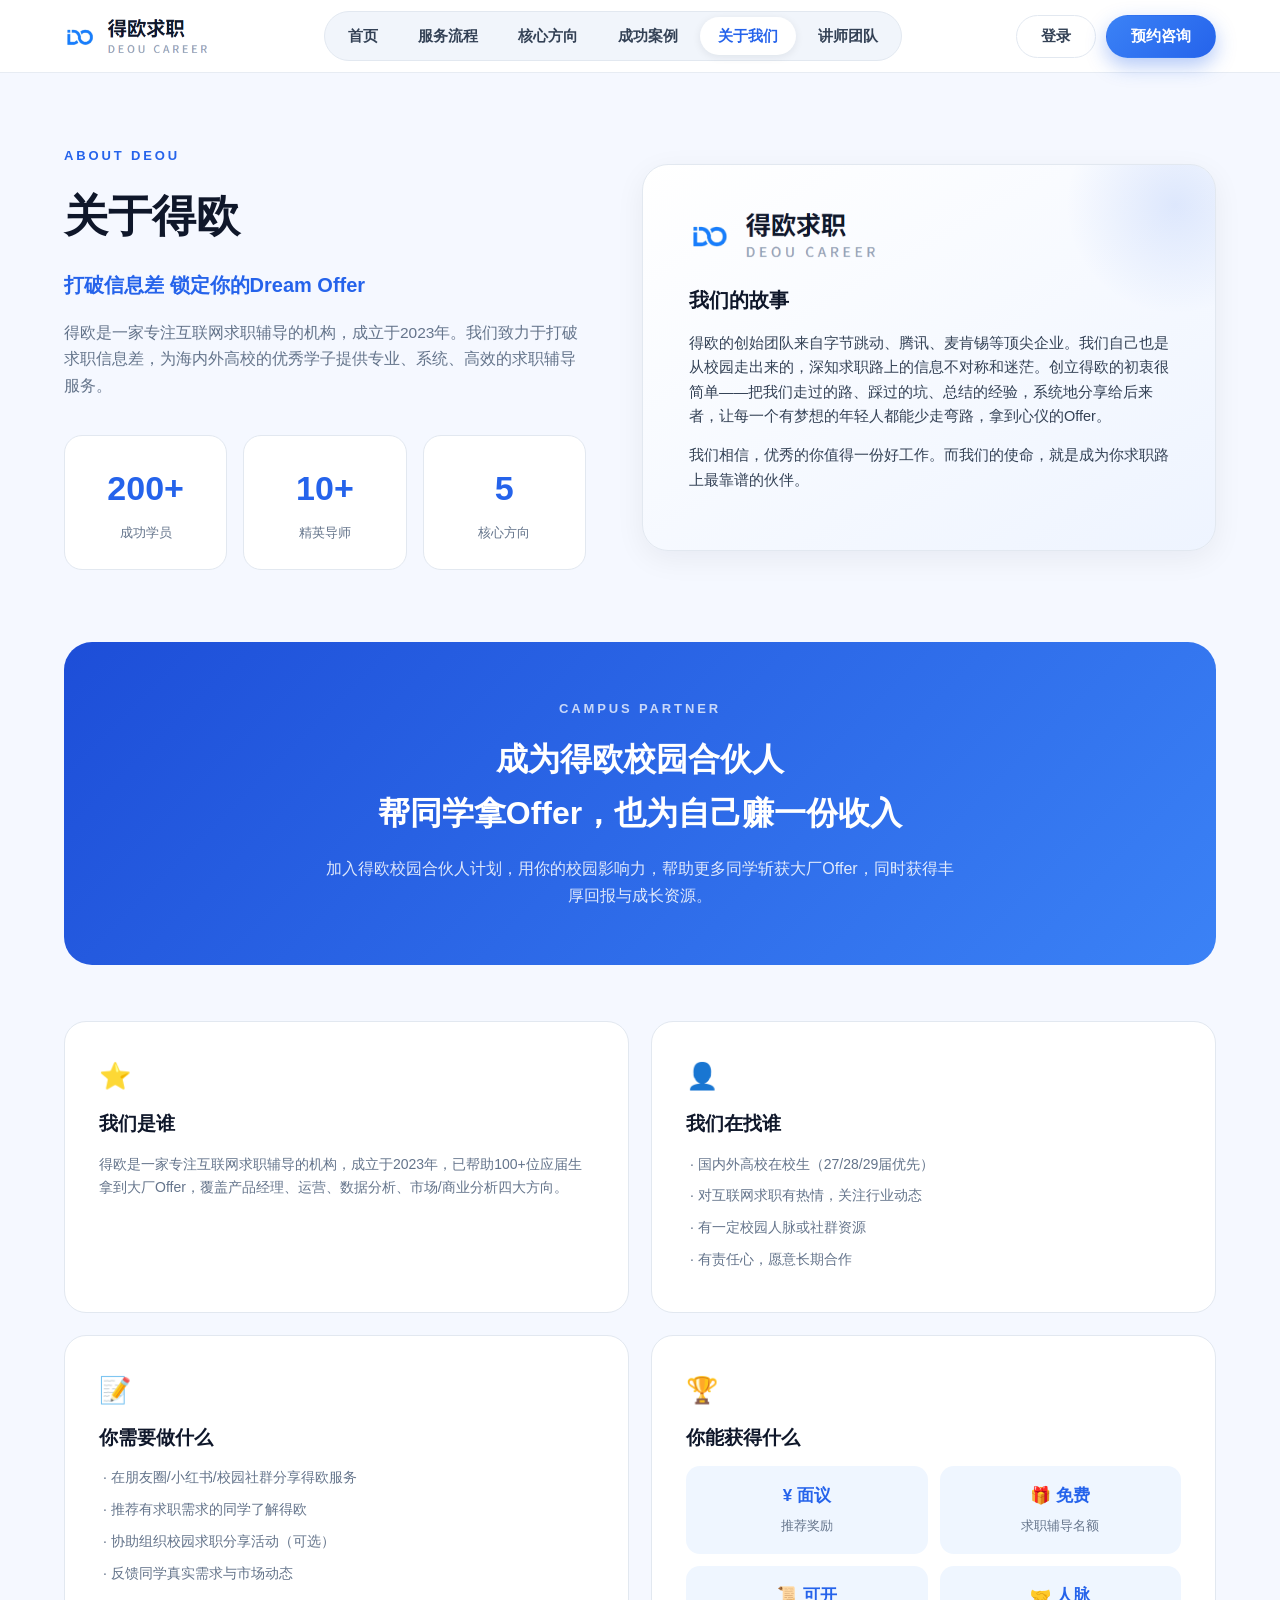
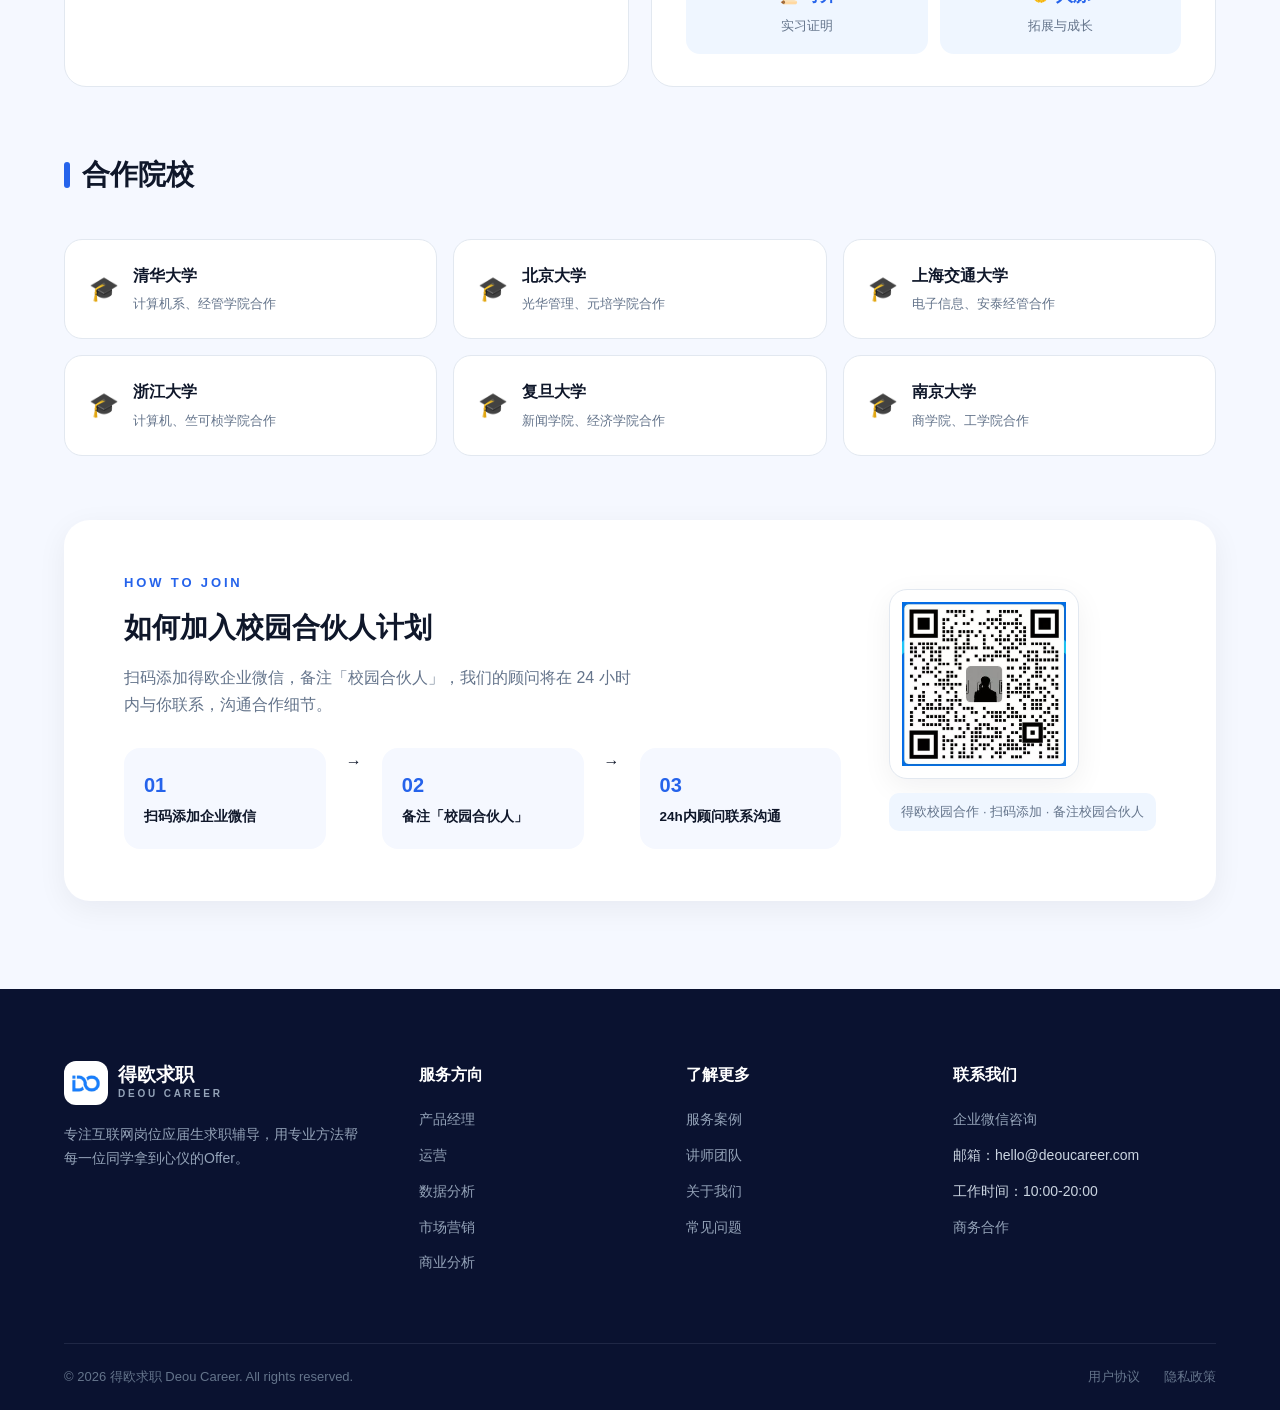
==== commit d823b6ea: "Add files via upload" ====
--- a/about.html
+++ b/about.html
@@ -13,17 +13,7 @@
   <header class="site-header">
     <div class="container">
       <a class="brand" href="index.html" aria-label="得欧求职首页">
-        <svg class="brand-logo" viewBox="0 0 40 40" fill="none" aria-hidden="true">
-          <defs><linearGradient id="blg-h" x1="0" y1="0" x2="1" y2="1">
-            <stop offset="0" stop-color="#2563eb"/><stop offset="1" stop-color="#4f46e5"/>
-          </linearGradient></defs>
-          <rect width="40" height="40" rx="11" fill="url(#blg-h)"/>
-          <path d="M13 27V13h7.2c4 0 6.8 2.7 6.8 7s-2.8 7-6.8 7H13zm4-3.4h3c2.1 0 3.2-1.4 3.2-3.6s-1.1-3.6-3.2-3.6h-3v7.2z" fill="#fff"/>
-        </svg>
-        <div>
-          <div class="brand-name">得欧求职</div>
-          <div class="brand-en">DEOU CAREER</div>
-        </div>
+        <img class="brand-logo-img" src="assets/img/logo.png" alt="得欧求职 DEOU CAREER">
       </a>
       <nav class="main-nav" aria-label="主导航">
         <a href="index.html" data-nav="home">首页</a>
@@ -53,17 +43,7 @@
         </div>
         <div class="story-card">
           <div class="story-brand">
-            <svg class="brand-logo" viewBox="0 0 40 40" fill="none" aria-hidden="true">
-              <defs><linearGradient id="blg-s" x1="0" y1="0" x2="1" y2="1">
-                <stop offset="0" stop-color="#2563eb"/><stop offset="1" stop-color="#4f46e5"/>
-              </linearGradient></defs>
-              <rect width="40" height="40" rx="11" fill="url(#blg-s)"/>
-              <path d="M13 27V13h7.2c4 0 6.8 2.7 6.8 7s-2.8 7-6.8 7H13zm4-3.4h3c2.1 0 3.2-1.4 3.2-3.6s-1.1-3.6-3.2-3.6h-3v7.2z" fill="#fff"/>
-            </svg>
-            <div>
-              <b>得欧 DEOU</b>
-              <span>成立于 2023 年</span>
-            </div>
+            <img class="brand-logo-img story-logo" src="assets/img/logo.png" alt="得欧求职 DEOU CAREER">
           </div>
           <h3>我们的故事</h3>
           <p>得欧的创始团队来自字节跳动、腾讯、麦肯锡等顶尖企业。我们自己也是从校园走出来的，深知求职路上的信息不对称和迷茫。创立得欧的初衷很简单——把我们走过的路、踩过的坑、总结的经验，系统地分享给后来者，让每一个有梦想的年轻人都能少走弯路，拿到心仪的Offer。</p>
@@ -138,7 +118,7 @@
             </div>
           </div>
           <div class="qr-box">
-            <div class="qr-img"><img src="assets/img/qr-wechat.svg" alt="得欧校园合作企业微信二维码"></div>
+            <div class="qr-img"><img src="assets/img/qr-wechat.png" alt="得欧校园合作企业微信二维码"></div>
             <div class="qr-caption">得欧校园合作 · 扫码添加 · 备注校园合伙人</div>
           </div>
         </div>
@@ -151,13 +131,7 @@
       <div class="footer-grid">
         <div class="footer-brand">
           <a class="brand" href="index.html" aria-label="得欧求职首页">
-            <svg class="brand-logo" viewBox="0 0 40 40" fill="none" aria-hidden="true">
-              <defs><linearGradient id="blg-f" x1="0" y1="0" x2="1" y2="1">
-                <stop offset="0" stop-color="#2563eb"/><stop offset="1" stop-color="#4f46e5"/>
-              </linearGradient></defs>
-              <rect width="40" height="40" rx="11" fill="url(#blg-f)"/>
-              <path d="M13 27V13h7.2c4 0 6.8 2.7 6.8 7s-2.8 7-6.8 7H13zm4-3.4h3c2.1 0 3.2-1.4 3.2-3.6s-1.1-3.6-3.2-3.6h-3v7.2z" fill="#fff"/>
-            </svg>
+            <span class="brand-badge"><img src="assets/img/do-mark.png" alt="得欧求职" class="brand-mark"></span>
             <div>
               <div class="brand-name">得欧求职</div>
               <div class="brand-en">DEOU CAREER</div>
--- a/assets/css/style.css
+++ b/assets/css/style.css
@@ -725,3 +725,12 @@
   .footer-grid { grid-template-columns: 1fr; }
   .header-actions .btn-outline { display: none; }
 }
+
+/* ---------- 品牌 logo（预设 DO 组合标） ---------- */
+.brand-logo-img { height: 40px; width: auto; display: block; }
+.brand-badge { display: inline-flex; width: 44px; height: 44px; align-items: center; justify-content: center; background: #fff; border-radius: 12px; flex: 0 0 44px; }
+.brand-badge .brand-mark { width: 32px; height: auto; display: block; }
+.site-footer .brand-en { color: #94a3b8; }
+.story-brand .brand-logo-img { height: 52px; width: auto; }
+
+.company-logo-img { width: 62px; height: 62px; margin: 0 auto 16px; border-radius: 16px; display: block; object-fit: cover; box-shadow: 0 6px 14px rgba(15,23,42,.12); }
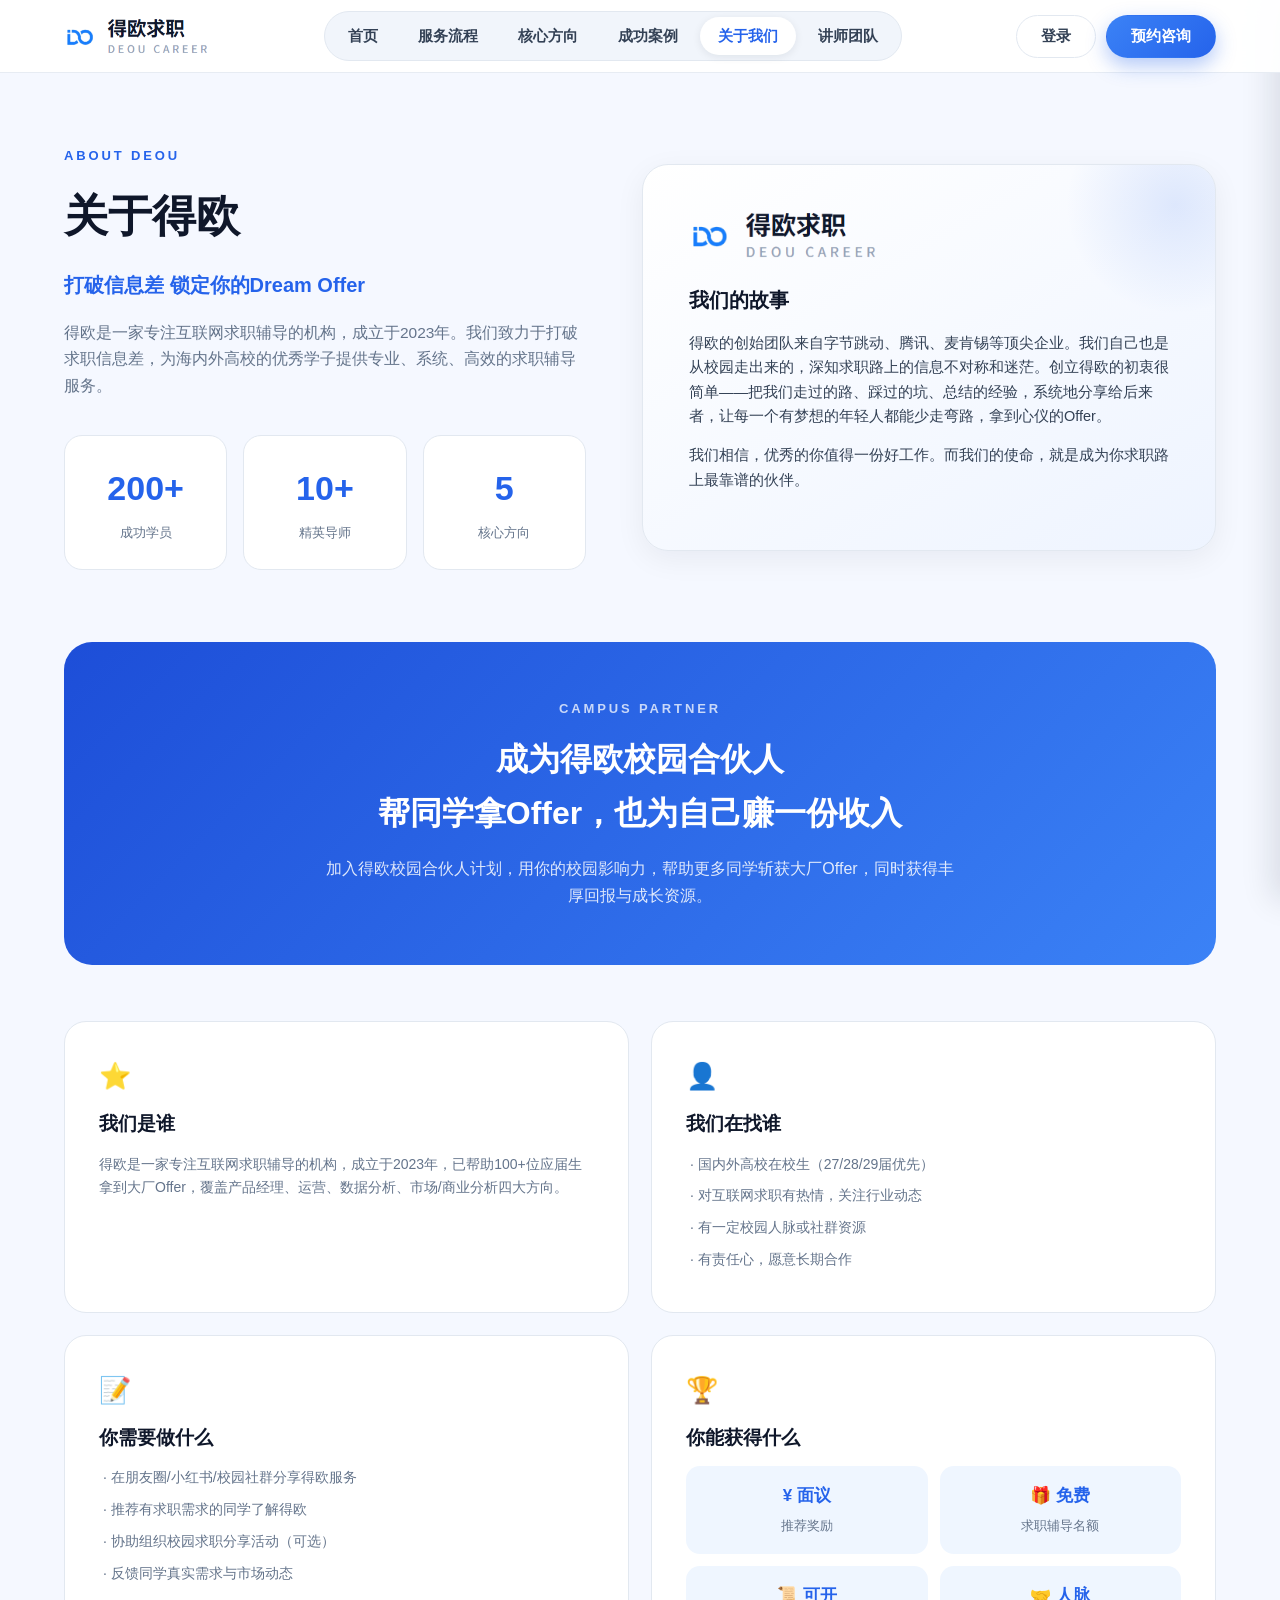
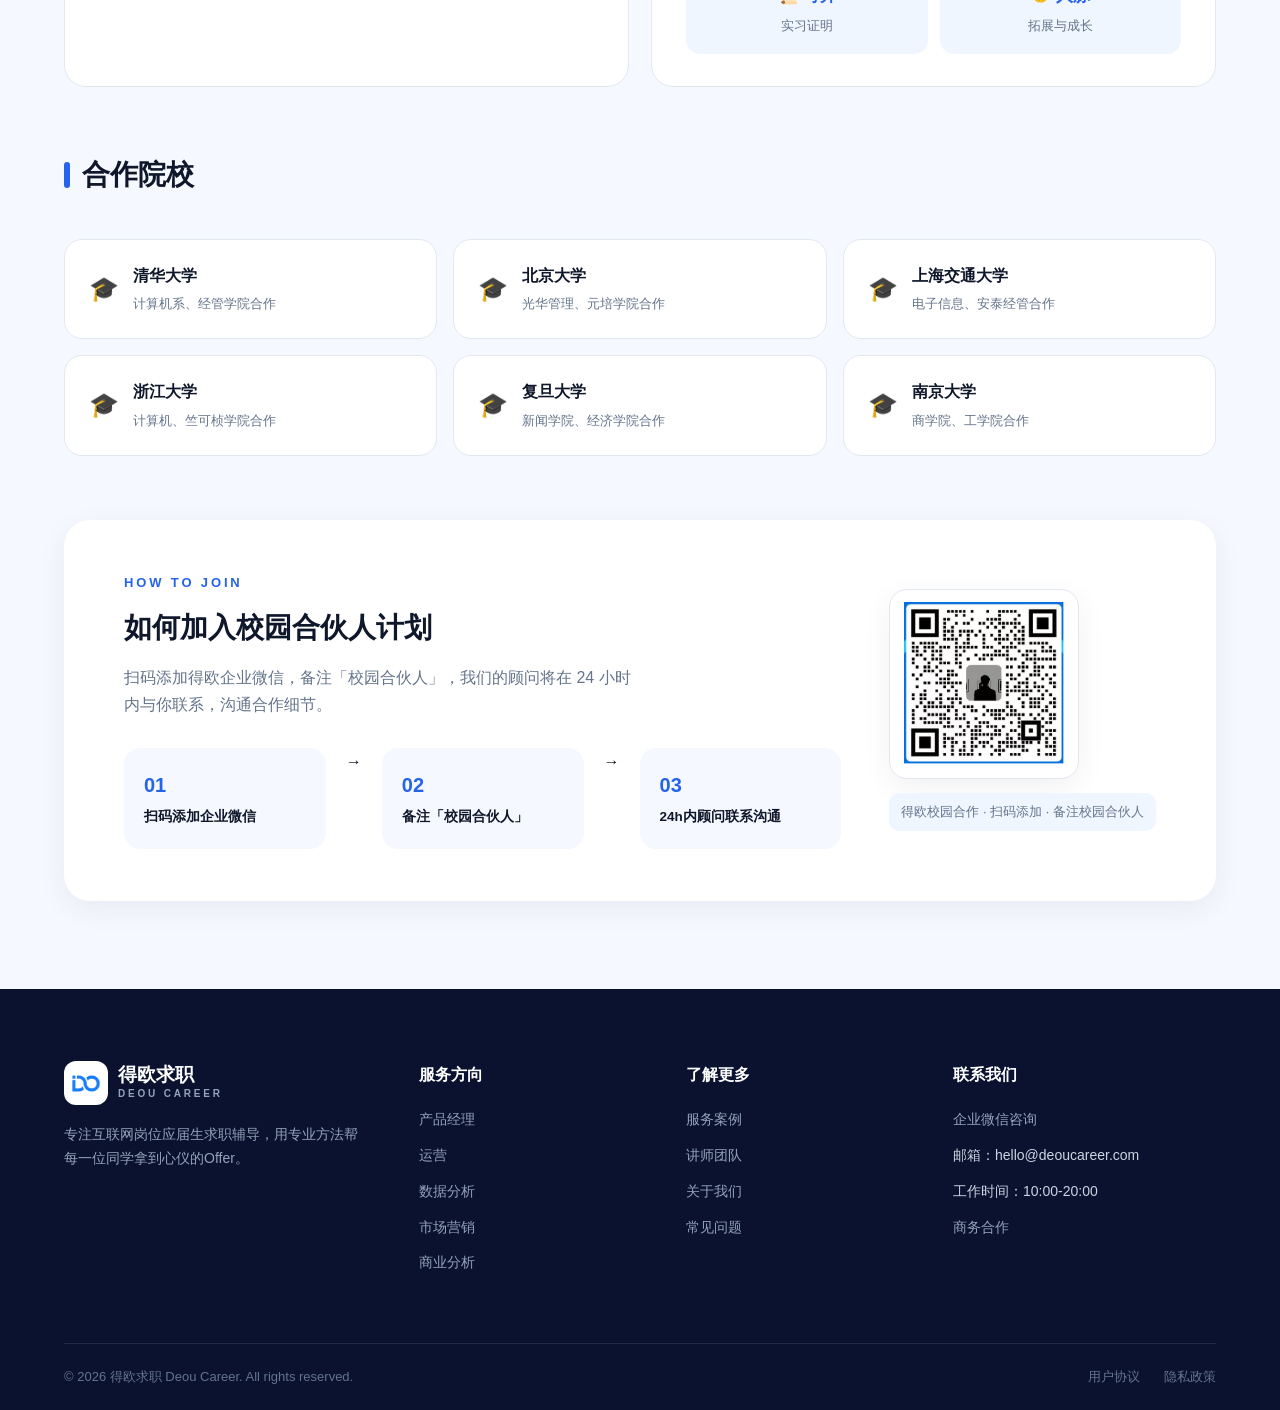
==== commit dd3a8608: "Add files via upload" ====
--- a/about.html
+++ b/about.html
@@ -27,8 +27,20 @@
         <button class="btn btn-outline" data-action="login">登录</button>
         <button class="btn btn-primary" data-action="qr">预约咨询</button>
       </div>
+      <button class="nav-toggle" aria-label="打开菜单" aria-expanded="false">
+        <span></span><span></span><span></span>
+      </button>
     </div>
   </header>
+  <div class="nav-mask" aria-hidden="true"></div>
+  <nav class="nav-drawer" aria-label="移动端导航">
+    <a href="index.html" data-nav="home">首页</a>
+    <a href="service.html" data-nav="service">服务流程</a>
+    <a href="directions.html" data-nav="directions">核心方向</a>
+    <a href="cases.html" data-nav="cases">成功案例</a>
+    <a href="about.html" data-nav="about">关于我们</a>
+    <a href="lecturers.html" data-nav="lecturers">讲师团队</a>
+  </nav>
 
   <main>
     <!-- 品牌介绍 -->
@@ -57,7 +69,7 @@
       <div class="container">
         <div class="partner-band">
           <div class="eyebrow">CAMPUS PARTNER</div>
-          <h2>成为得欧校园合伙人<br>帮同学拿Offer，也为自己赚一份收入</h2>
+          <h2>成为得欧校园合伙人<br>帮同学拿Offer，<span class="m-break"></span>也为自己赚一份收入</h2>
           <p>加入得欧校园合伙人计划，用你的校园影响力，帮助更多同学斩获大厂Offer，同时获得丰厚回报与成长资源。</p>
         </div>
 
@@ -180,5 +192,6 @@
 
   <script src="assets/js/data.js"></script>
   <script src="assets/js/main.js"></script>
+  <script src="assets/js/config-loader.js"></script>
 </body>
 </html>
--- a/assets/css/style.css
+++ b/assets/css/style.css
@@ -100,6 +100,47 @@
 .main-nav a.active { background: #fff; color: var(--blue); box-shadow: 0 2px 8px rgba(15,23,42,.08); }
 .header-actions { display: flex; gap: 10px; align-items: center; }
 
+/* ---------- 移动端抽屉导航（默认隐藏，≤1024px 由媒体查询启用） ---------- */
+.nav-toggle {
+  display: none;
+  width: 42px; height: 42px;
+  border-radius: 12px;
+  border: 1px solid var(--line);
+  background: #fff;
+  flex-direction: column;
+  align-items: center;
+  justify-content: center;
+  gap: 5px;
+  cursor: pointer;
+  flex: 0 0 42px;
+}
+.nav-toggle span { display: block; width: 18px; height: 2px; border-radius: 2px; background: var(--ink); transition: all .25s; }
+.nav-mask {
+  position: fixed; inset: 0; z-index: 98;
+  background: rgba(15,23,42,.38);
+  opacity: 0; pointer-events: none;
+  transition: opacity .25s;
+}
+.nav-drawer {
+  position: fixed; top: 0; right: 0; z-index: 99;
+  width: min(76vw, 300px); height: 100vh; height: 100dvh;
+  background: #fff;
+  box-shadow: -8px 0 30px rgba(15,23,42,.12);
+  transform: translateX(100%);
+  transition: transform .28s ease;
+  padding: 92px 22px 30px;
+  display: flex; flex-direction: column; gap: 6px;
+}
+.nav-drawer a { padding: 13px 16px; border-radius: 12px; font-size: 16px; font-weight: 600; color: var(--ink-2); }
+.nav-drawer a:hover { background: #f1f5fb; color: var(--blue); }
+.nav-drawer a.active { background: #eaf1fe; color: var(--blue); }
+body.nav-open { overflow: hidden; }
+body.nav-open .nav-mask { opacity: 1; pointer-events: auto; }
+body.nav-open .nav-drawer { transform: translateX(0); }
+body.nav-open .nav-toggle span:nth-child(1) { transform: translateY(7px) rotate(45deg); }
+body.nav-open .nav-toggle span:nth-child(2) { opacity: 0; }
+body.nav-open .nav-toggle span:nth-child(3) { transform: translateY(-7px) rotate(-45deg); }
+
 /* ---------- 按钮 ---------- */
 .btn {
   display: inline-flex;
@@ -203,6 +244,16 @@
 .banner-dots button { width: 24px; height: 6px; border-radius: 99px; background: rgba(255,255,255,.4); transition: all .25s; }
 .banner-dots button.active { width: 34px; background: #fff; }
 
+/* 配图铺满模式：图片整幅铺底 + 白色柔光层，文字转为深色保证可读 */
+.banner-bg { position: absolute; inset: 0; background-size: cover; background-position: center; }
+.banner-bg::after { content: ""; position: absolute; inset: 0; background: rgba(255, 255, 255, .45); }
+.banner-slide.has-image .banner-inner { color: #0f172a; }
+.banner-slide.has-image .banner-tag { background: var(--blue); border-color: transparent; color: #fff; backdrop-filter: none; }
+.banner-slide.has-image .banner-sub { color: rgba(15, 23, 42, .72); }
+.banner-slide.has-image .banner-cta { background: var(--blue); color: #fff; }
+.banner-carousel.light-mode .banner-dots button { background: rgba(15, 23, 42, .22); }
+.banner-carousel.light-mode .banner-dots button.active { background: var(--blue); }
+
 /* ---------- 首页 Hero ---------- */
 .hero { padding: 72px 0 88px; }
 .hero .container { display: grid; grid-template-columns: 1.05fr .95fr; gap: 56px; align-items: center; }
@@ -549,6 +600,7 @@
 }
 .partner-band .eyebrow { color: rgba(255,255,255,.75); }
 .partner-band h2 { font-size: 32px; font-weight: 900; margin-top: 12px; }
+.partner-band h2 .m-break { display: inline; }
 .partner-band p { color: rgba(255,255,255,.85); margin-top: 14px; max-width: 640px; margin-left: auto; margin-right: auto; }
 .partner-grid { display: grid; grid-template-columns: repeat(2, 1fr); gap: 22px; }
 .partner-card { background: #fff; border: 1px solid var(--line); border-radius: 22px; padding: 32px 34px; }
@@ -712,18 +764,80 @@
   .footer-grid { grid-template-columns: 1fr 1fr; }
   .mbti-grid { grid-template-columns: 1fr 1fr; }
   .main-nav { display: none; }
+  .nav-toggle { display: inline-flex; }
 }
 @media (max-width: 640px) {
   .section-title { font-size: 30px; }
   .hero h1 { font-size: 34px; }
   .banner-slide { padding: 48px 28px; min-height: 320px; }
   .banner-title { font-size: 28px; }
-  .tracks-grid, .companies-grid, .lecturer-grid, .mbti-grid, .salary-cards, .school-grid, .partner-grid, .dir-stats { grid-template-columns: 1fr; }
-  .case-row { grid-template-columns: 1.4fr 1fr 1fr; font-size: 13px; }
+  .lecturer-grid, .mbti-grid, .salary-cards, .school-grid, .partner-grid, .dir-stats { grid-template-columns: 1fr; }
+  /* 方向卡/企业卡并排：一排两个，收紧卡片内距 */
+  .tracks-grid, .companies-grid { grid-template-columns: repeat(2, 1fr); gap: 12px; margin-top: 36px; }
+  .track-card { padding: 18px 14px; }
+  .track-icon { width: 40px; height: 40px; margin-bottom: 12px; border-radius: 12px; }
+  .track-icon svg { width: 20px; height: 20px; }
+  .track-card h3 { font-size: 15px; margin-bottom: 6px; }
+  .track-card p { font-size: 11.5px; line-height: 1.65; }
+  .company-card { padding: 18px 8px 14px; }
+  .company-logo, .company-logo-img { width: 44px; height: 44px; margin-bottom: 8px; border-radius: 12px; }
+  .company-card h4 { font-size: 13.5px; }
+  .company-card span { font-size: 11px; }
+  /* 案例列表：4 列对齐 + 整体再收紧一档（移动端用户反馈仍松散） */
+  .case-filters { gap: 8px; margin: 18px 0 14px; }
+  .filter-pill { padding: 7px 16px; font-size: 12.5px; }
+  .case-table { border-radius: 16px; }
+  .case-row { grid-template-columns: 1.5fr 1fr 1fr auto; font-size: 11px; gap: 4px; padding: 10px 12px; }
+  .case-row.head { padding: 9px 12px; font-size: 10.5px; }
   .case-row .hide-m { display: none; }
-  .qr-cta-card, .join-card, .dir-cta, .cta-band-card { grid-template-columns: 1fr; padding: 40px 28px; flex-direction: column; text-align: center; }
+  .case-person { gap: 7px; }
+  .case-avatar { width: 30px; height: 30px; font-size: 12px; }
+  .case-person b { font-size: 12px; }
+  .case-person span { font-size: 10.5px; }
+  .tag-pill { padding: 2px 7px; font-size: 10.5px; }
+  .case-offer { white-space: nowrap; font-size: 11px; }
+  .case-row .btn { padding: 4px 8px; font-size: 10.5px; white-space: nowrap; }
+  .lock-notice { flex-direction: column; gap: 10px; padding: 14px 20px; margin-top: 20px; text-align: center; font-size: 13px; }
+  .lock-notice .btn { white-space: nowrap; }
+  .case-more { margin-top: 20px; font-size: 13px; }
+  .case-more .btn { white-space: nowrap; }
+  .qr-cta-card, .join-card, .dir-cta, .cta-band-card { grid-template-columns: 1fr; padding: 36px 20px; flex-direction: column; text-align: center; }
+  /* 首页转化卡：标题缩小不折行，按钮并排不折行 */
+  .qr-cta-card h2 { font-size: 21px; text-wrap: balance; }
+  .qr-cta-card .desc { font-size: 14px; margin: 12px auto 22px; }
+  .qr-cta-actions { flex-wrap: wrap; justify-content: center; gap: 10px; }
+  .qr-cta-actions .btn { white-space: nowrap; padding: 11px 18px; font-size: 14px; }
+  /* 蓝色 CTA 带（服务/讲师/方向页）：标题缩小不折行 */
+  .cta-band-card h2 { font-size: 21px; text-wrap: balance; }
+  .cta-band-card p { font-size: 14px; }
+  .cta-band-card .btn { white-space: nowrap; padding: 11px 20px; font-size: 14px; }
+  .dir-cta h2 { font-size: 19px; text-wrap: balance; }
+  .dir-cta p { font-size: 13px; }
+  .dir-cta .btn { white-space: nowrap; padding: 11px 20px; font-size: 14px; }
+  /* 关于页：合伙人标题收紧行宽，三步卡改竖排避免逐字折行 */
+  .partner-band h2 { font-size: 22px; text-wrap: balance; }
+  .partner-band h2 .m-break { display: block; }
+  .partner-band p { font-size: 14px; }
+  .join-card h2 { font-size: 21px !important; text-wrap: balance; }
+  .join-steps { flex-direction: column; gap: 8px; margin-top: 20px; }
+  .join-step { display: flex; align-items: center; gap: 12px; padding: 12px 16px; border-radius: 12px; }
+  .join-step b { font-size: 17px; flex-shrink: 0; }
+  .join-step span { font-size: 13px; text-align: left; }
+  .join-steps .arrow { display: none; }
+  /* 方向详情页：双列信息竖排，避免窄列内文字折行 */
+  .subdir-cols { grid-template-columns: 1fr; }
+  .subdir-col { padding: 14px 16px; }
+  .subdir-col b { font-size: 13.5px; }
+  .subdir-col p { font-size: 12.5px; }
   .footer-grid { grid-template-columns: 1fr; }
-  .header-actions .btn-outline { display: none; }
+  /* 移动端头部：登录/预约双按钮保留并缩小，汉堡按钮压缩高度 */
+  .site-header .container { height: 60px; }
+  .site-header .brand-logo-img { height: 32px; }
+  .header-actions { gap: 8px; }
+  .header-actions .btn { padding: 8px 14px; font-size: 13px; gap: 4px; }
+  .nav-toggle { width: 38px; height: 38px; flex-basis: 38px; }
+  /* 移动端 Banner：隐藏左右箭头（避免压住文字），保留圆点+手势滑动 */
+  .banner-arrow { display: none; }
 }
 
 /* ---------- 品牌 logo（预设 DO 组合标） ---------- */
